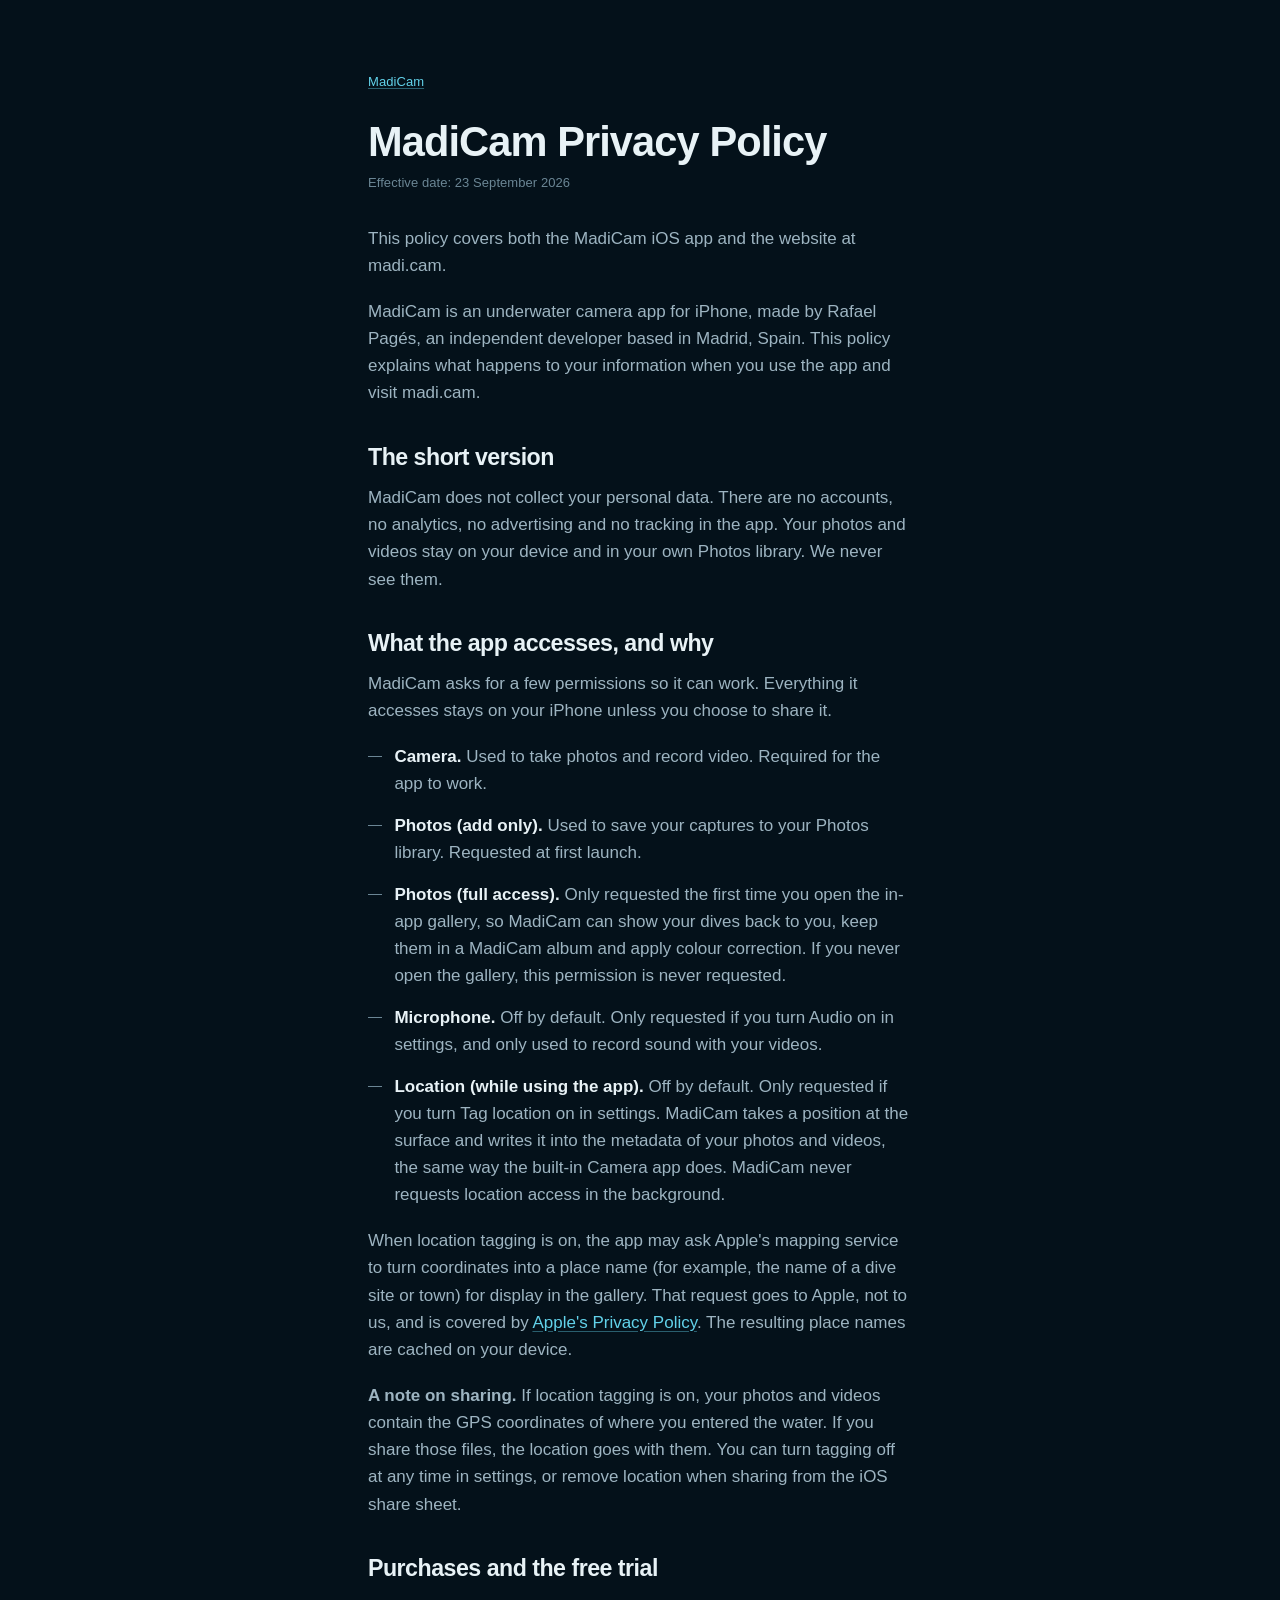
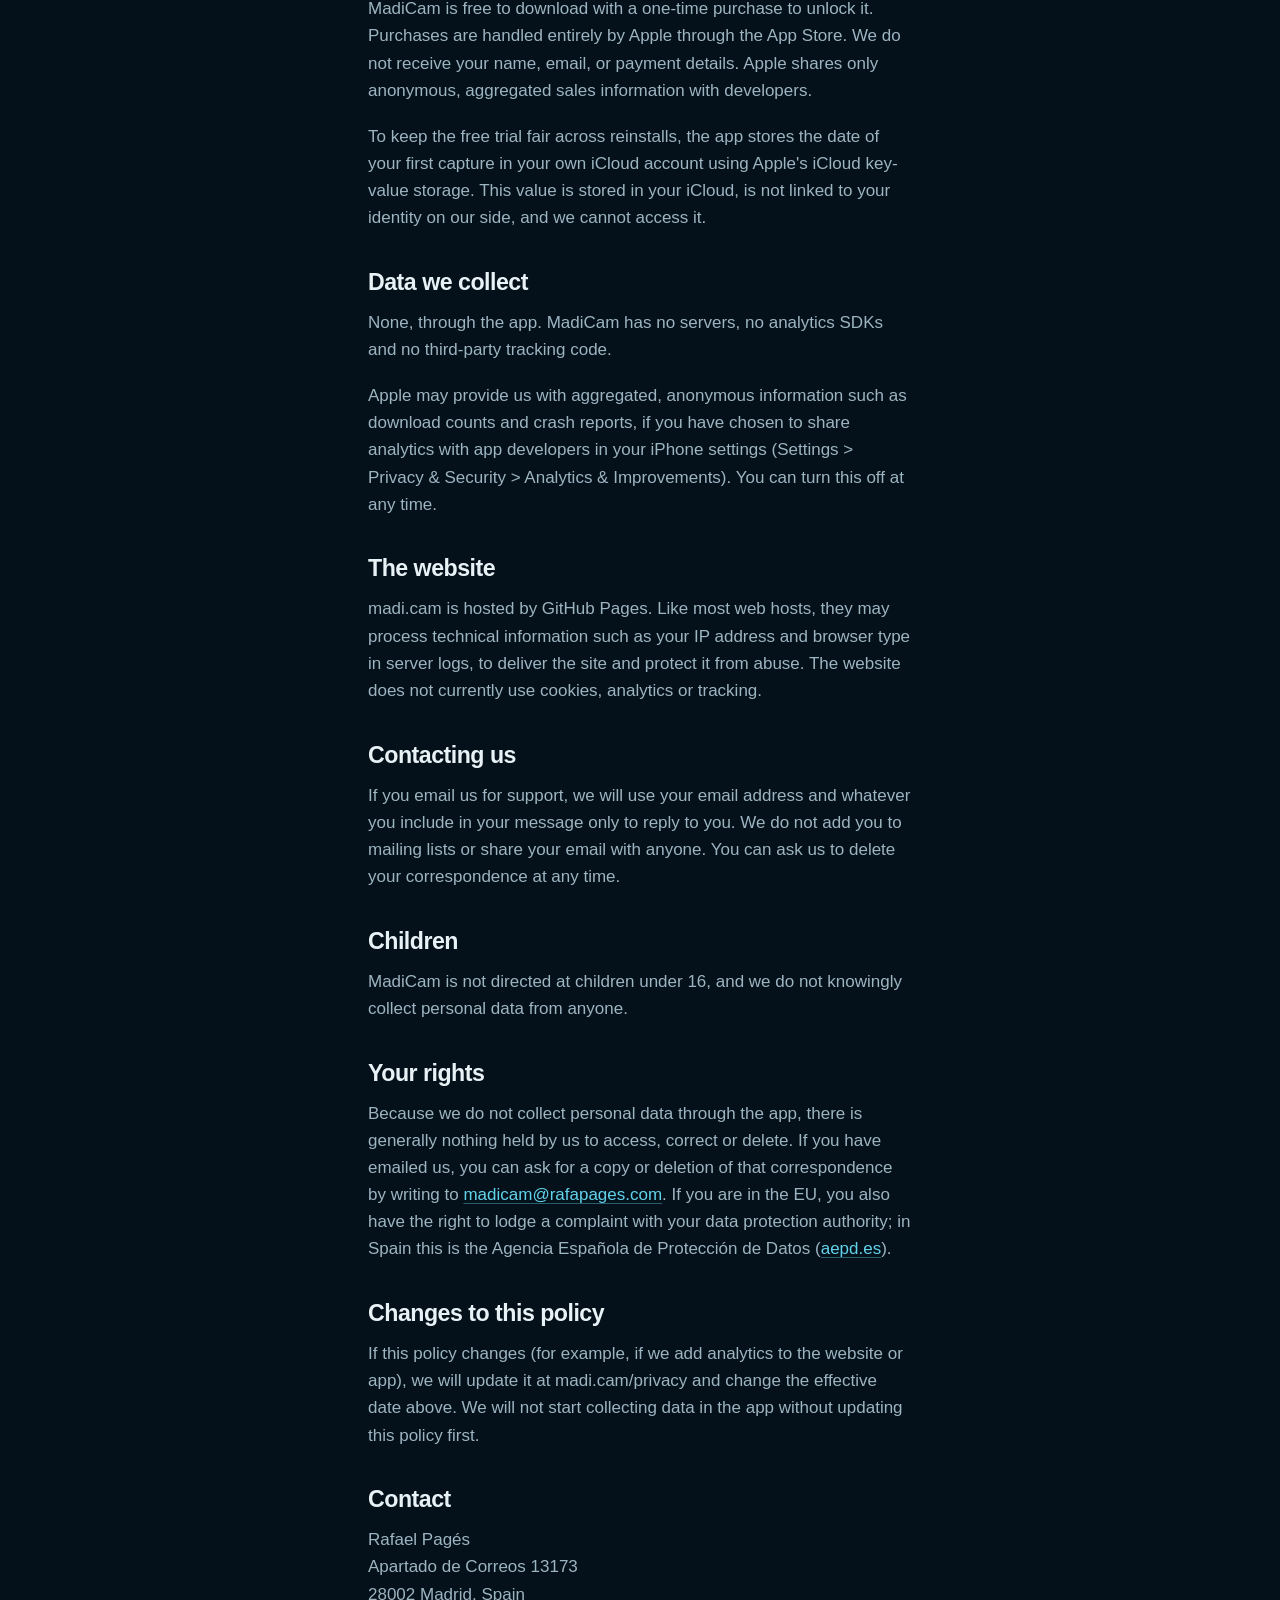
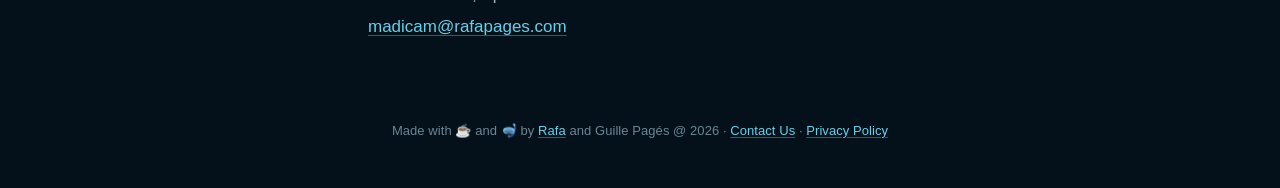
==== privacy/index.html @ 98cbfecd "Publish the privacy policy at /privacy, and point the footer at it. Co-authored-by: Cursor <cursorag" ====
<!DOCTYPE html>
<html lang="en">
<head>
<meta charset="utf-8">
<meta name="viewport" content="width=device-width, initial-scale=1">

<title>Privacy Policy — MadiCam</title>
<meta name="description" content="MadiCam does not collect your personal data. No accounts, no analytics, no advertising and no tracking. Your photos and videos stay on your device.">

<meta name="theme-color" content="#04111a">

<link rel="icon" href="../favicon.svg" type="image/svg+xml">
<link rel="icon" href="../favicon.ico" sizes="48x48">
<link rel="apple-touch-icon" href="../apple-touch-icon.png">

<link rel="stylesheet" href="../css/tokens.css">
<link rel="stylesheet" href="../css/base.css">
<link rel="stylesheet" href="../css/privacy.css">
</head>
<body>

<article class="policy">

  <p class="fine policy__home"><a href="../">MadiCam</a></p>

  <h1>MadiCam Privacy Policy</h1>
  <p class="fine policy__date">Effective date: 23 September 2026</p>

  <p>This policy covers both the MadiCam iOS app and the website at madi.cam.</p>

  <p>MadiCam is an underwater camera app for iPhone, made by Rafael Pagés, an
    independent developer based in Madrid, Spain. This policy explains what
    happens to your information when you use the app and visit madi.cam.</p>

  <h2>The short version</h2>

  <p>MadiCam does not collect your personal data. There are no accounts, no
    analytics, no advertising and no tracking in the app. Your photos and
    videos stay on your device and in your own Photos library. We never see
    them.</p>

  <h2>What the app accesses, and why</h2>

  <p>MadiCam asks for a few permissions so it can work. Everything it accesses
    stays on your iPhone unless you choose to share it.</p>

  <ul class="points">
    <li><strong>Camera.</strong> Used to take photos and record video. Required
      for the app to work.</li>

    <li><strong>Photos (add only).</strong> Used to save your captures to your
      Photos library. Requested at first launch.</li>

    <li><strong>Photos (full access).</strong> Only requested the first time you
      open the in-app gallery, so MadiCam can show your dives back to you, keep
      them in a MadiCam album and apply colour correction. If you never open
      the gallery, this permission is never requested.</li>

    <li><strong>Microphone.</strong> Off by default. Only requested if you turn
      Audio on in settings, and only used to record sound with your videos.</li>

    <li><strong>Location (while using the app).</strong> Off by default. Only
      requested if you turn Tag location on in settings. MadiCam takes a
      position at the surface and writes it into the metadata of your photos
      and videos, the same way the built-in Camera app does. MadiCam never
      requests location access in the background.</li>
  </ul>

  <p>When location tagging is on, the app may ask Apple's mapping service to
    turn coordinates into a place name (for example, the name of a dive site or
    town) for display in the gallery. That request goes to Apple, not to us,
    and is covered by <a href="https://www.apple.com/legal/privacy/">Apple's
    Privacy Policy</a>. The resulting place names are cached on your device.</p>

  <p><strong>A note on sharing.</strong> If location tagging is on, your photos
    and videos contain the GPS coordinates of where you entered the water. If
    you share those files, the location goes with them. You can turn tagging
    off at any time in settings, or remove location when sharing from the iOS
    share sheet.</p>

  <h2>Purchases and the free trial</h2>

  <p>MadiCam is free to download with a one-time purchase to unlock it.
    Purchases are handled entirely by Apple through the App Store. We do not
    receive your name, email, or payment details. Apple shares only anonymous,
    aggregated sales information with developers.</p>

  <p>To keep the free trial fair across reinstalls, the app stores the date of
    your first capture in your own iCloud account using Apple's iCloud
    key-value storage. This value is stored in your iCloud, is not linked to
    your identity on our side, and we cannot access it.</p>

  <h2>Data we collect</h2>

  <p>None, through the app. MadiCam has no servers, no analytics SDKs and no
    third-party tracking code.</p>

  <p>Apple may provide us with aggregated, anonymous information such as
    download counts and crash reports, if you have chosen to share analytics
    with app developers in your iPhone settings (Settings &gt; Privacy &amp;
    Security &gt; Analytics &amp; Improvements). You can turn this off at any
    time.</p>

  <h2>The website</h2>

  <p>madi.cam is hosted by GitHub Pages. Like most web hosts, they may process
    technical information such as your IP address and browser type in server
    logs, to deliver the site and protect it from abuse. The website does not
    currently use cookies, analytics or tracking.</p>

  <h2>Contacting us</h2>

  <p>If you email us for support, we will use your email address and whatever
    you include in your message only to reply to you. We do not add you to
    mailing lists or share your email with anyone. You can ask us to delete
    your correspondence at any time.</p>

  <h2>Children</h2>

  <p>MadiCam is not directed at children under 16, and we do not knowingly
    collect personal data from anyone.</p>

  <h2>Your rights</h2>

  <p>Because we do not collect personal data through the app, there is generally
    nothing held by us to access, correct or delete. If you have emailed us,
    you can ask for a copy or deletion of that correspondence by writing to
    <a href="mailto:madicam@rafapages.com">madicam@rafapages.com</a>. If you are
    in the EU, you also have the right to lodge a complaint with your data
    protection authority; in Spain this is the Agencia Española de Protección
    de Datos (<a href="https://www.aepd.es">aepd.es</a>).</p>

  <h2>Changes to this policy</h2>

  <p>If this policy changes (for example, if we add analytics to the website or
    app), we will update it at madi.cam/privacy and change the effective date
    above. We will not start collecting data in the app without updating this
    policy first.</p>

  <h2>Contact</h2>

  <address>
    Rafael Pagés<br>
    Apartado de Correos 13173<br>
    28002 Madrid, Spain<br>
    <a href="mailto:madicam@rafapages.com">madicam@rafapages.com</a>
  </address>

</article>

<footer class="footer">
  <p class="fine footer__credit">
    Made with ☕️ and 🤿 by
    <a href="https://rafapages.com" target="_blank" rel="noopener noreferrer">Rafa</a>
    and Guille&nbsp;Pagés @ 2026
    · <a href="mailto:madicam@rafapages.com">Contact Us</a>
    · <a href="./" aria-current="page">Privacy Policy</a>
  </p>
</footer>

</body>
</html>
---- css/tokens.css ----
/* The app's control metrics. Keep these in step with the app whenever its
 * controls change: the hero must match what ships.
 *
 * Lengths are unitless, in the app's own points: multiply by --u, which is
 * pixels per point for the frame at its current size. Durations are seconds.
 */

:root {
  /* Control sizes */
  --record-diameter:    150;  /* pt */
  --photo-diameter:     140;  /* pt */
  --secondary-diameter: 110;  /* pt */
  --settings-scale:     0.6;
  --edge-inset:         28;  /* pt */
  --dead-zone:          24;  /* pt */

  /* Typography */
  --timer-size:       44;  /* pt */
  --label-size:       18;  /* pt */
  --lens-size:        32;  /* pt */
  --lock-size:        24;  /* pt */
  --mark-symbol-size: 23;  /* pt */
  --mark-gap:         6;  /* pt */

  /* Recording border */
  --border-depth:      12;  /* pt */
  --border-core:       4;  /* pt */
  --border-min-radius: 12;  /* pt */

  /* Feedback timing */
  --shutter-blink:  0.1s;
  --button-pulse:   0.15s;
  --record-morph:   0.15s;
  --thumbnail-hold: 1.5s;
  --glyph-turn:     0.2s;
  --minimum-press:  0.08s;

  /* Sleep mode */
  --sleep-opacity: 0.4;

  /* Derived by the same rule the app applies at runtime: the nominal
   * sizes are maxima and the dead zone is a floor, so the left column
   * shrinks its three circles until they are guaranteed to clear each
   * other. --panel-short is the only number the page chooses for itself;
   * everything below follows from it exactly as it does on device. */
  --panel-short: 402;   /* iPhone 16 Pro width, the panel's short axis */
  --panel-long:  874;   /* and its length */

  --column: calc(var(--panel-short) - 2 * var(--edge-inset));
  --secondary: min(
    var(--secondary-diameter),
    calc((var(--column) - 2 * var(--dead-zone)) / 3)
  );
  --capture-scale: min(
    1,
    calc((var(--column) - var(--dead-zone))
       / (var(--photo-diameter) + var(--record-diameter)))
  );
  --photo:  calc(var(--photo-diameter) * var(--capture-scale));
  --record: calc(var(--record-diameter) * var(--capture-scale));
  --settings: calc(var(--secondary) * var(--settings-scale));

  /* SETUP sits inboard of LOCK by a full dead zone, and down by half the
   * difference in diameters so the two share a row. */
  --settings-inboard: calc(var(--secondary) + var(--dead-zone));
  --settings-drop: calc((var(--secondary) - var(--settings)) / 2);
}
---- css/base.css ----
/* base.css — the page's own type, colour and layout primitives.
 *
 * Read on a sofa, not through a mask. The control layer inside the phone frame
 * is huge, blunt and high contrast because it has to be; everything out here is
 * a normal, quiet, well-set page, and the distance between the two is part of
 * what sells the app. Nothing in this file shouts.
 */

/* ------------------------------------------------------------------ palette */

:root {
  /* Cold and dim, because the product is used in cold, dim water. The ramp is
   * deliberately narrow — five steps of near-black to slate, so nothing on the
   * page competes with the footage or the red border. */
  --abyss:  #04111a;
  --deep:   #071c27;
  --slate:  #0c2734;
  --rule:   #17394a;
  --rule-soft: #102b39;

  --chalk:  #e8f2f6;   /* headings */
  --haze:   #9db4c1;   /* body */
  --dim:    #6b8695;   /* captions, requirements, small print */

  /* Spent, never decorative — the same discipline the app keeps. */
  --cyan:   #62d2ea;   /* one accent, for links and focus only */
  --amber:  #ffb827;   /* the app's amber, rgb(255,184,38): locked and warnings */
  --red:    #ff3b30;   /* recording, and nothing else */

  --measure: 34rem;    /* the text column */
  --gutter: clamp(1.25rem, 5vw, 3rem);

  --ease: cubic-bezier(.22, .61, .36, 1);

  color-scheme: dark;
}

/* --------------------------------------------------------------- foundation */

*, *::before, *::after { box-sizing: border-box; }

html {
  -webkit-text-size-adjust: 100%;
  scroll-behavior: smooth;
}

@media (prefers-reduced-motion: reduce) {
  html { scroll-behavior: auto; }
}

body {
  margin: 0;
  background: var(--abyss);
  color: var(--haze);
  /* -apple-system resolves to the OS font on Apple devices, which is entirely
   * legitimate; Inter is the licensed fallback for everyone else. SF Pro is
   * never self-hosted: its licence does not cover the web. */
  font-family: -apple-system, BlinkMacSystemFont, "Inter", "Segoe UI", Roboto,
               Helvetica, Arial, sans-serif;
  font-size: clamp(1rem, .96rem + .2vw, 1.0625rem);
  line-height: 1.6;
  font-weight: 400;
  -webkit-font-smoothing: antialiased;
  text-rendering: optimizeLegibility;
  overflow-x: hidden;
}

img, svg, video { display: block; max-width: 100%; }

/* ---------------------------------------------------------------- type ramp */

h1, h2, h3 {
  color: var(--chalk);
  font-weight: 800;
  line-height: 1.08;
  letter-spacing: -.022em;
  margin: 0;
  /* Sentence case throughout, no all-caps eyebrows. Set as a rule rather than
   * left to the copy, so a later edit can't quietly break it. */
  text-wrap: balance;
}

h1 { font-size: clamp(2.1rem, 1.4rem + 3.4vw, 3.9rem); }
h2 { font-size: clamp(1.75rem, 1.25rem + 2.2vw, 2.75rem); }
h3 { font-size: clamp(1.1rem, 1rem + .5vw, 1.3rem); letter-spacing: -.012em; }

p { margin: 0 0 1.1em; max-width: var(--measure); }
p:last-child { margin-bottom: 0; }

a {
  color: var(--cyan);
  text-decoration-color: color-mix(in srgb, var(--cyan) 40%, transparent);
  text-underline-offset: .18em;
}

a:hover { text-decoration-color: currentColor; }

/* One visible focus treatment for the whole page. Both App Store buttons and
 * the before/after handle depend on it. */
:focus-visible {
  outline: 2px solid var(--cyan);
  outline-offset: 3px;
  border-radius: 4px;
}

/* ------------------------------------------------------------------- layout */

.wrap {
  width: 100%;
  max-width: 68rem;
  margin-inline: auto;
  padding-inline: var(--gutter);
}

.lede {
  font-size: clamp(1.05rem, 1rem + .5vw, 1.3rem);
  line-height: 1.5;
  color: var(--haze);
  max-width: 38rem;
}

/* Small technical print — requirements, the reliability line, captions. Reads
 * as instrument labelling rather than as legal boilerplate. */
.fine {
  font-size: .8125rem;
  line-height: 1.5;
  color: var(--dim);
  letter-spacing: .005em;
}

.sr-only {
  position: absolute;
  width: 1px; height: 1px;
  padding: 0; margin: -1px;
  overflow: hidden;
  clip-path: inset(50%);
  white-space: nowrap;
  border: 0;
}

/* ---------------------------------------------------- the App Store call out */

/* Apple's official badge, `assets/img/appstore-badge.svg`, used unmodified.
 *
 * Apple's guidelines say the badge may not be recreated, redrawn or restyled, so
 * there is nothing here that paints a button. This rule sizes the link, gives
 * it a tap target and holds the clear space; everything visible is Apple's file.
 *
 * The badge is 119.664 x 40 at its official minimum. It is rendered at exactly
 * 40px tall — the minimum, not a scaled-up version — and the extra height is
 * padding, so the tap target clears 44px without enlarging the artwork. */
.appstore {
  display: inline-flex;
  align-items: center;
  /* Apple asks for clear space around the badge on all sides. */
  padding: 4px;
  border-radius: 9px;
  text-decoration: none;
  transition: transform .18s var(--ease);
}

.appstore img {
  height: 40px;
  width: auto;
  display: block;
}

.appstore:hover { transform: translateY(-1px); }
.appstore:active { transform: translateY(0); }

/* The page-wide :focus-visible sets border-radius: 4px, which on the plated
 * badge would visibly square its corners the moment it takes focus. */
.appstore:focus-visible { border-radius: 9px; }

/* The white badge knocks its lettering out of the lozenge, so the words take the
 * colour of whatever is behind them. On a solid background that is the point. In
 * the hero the badge floats over playing video, and moving water inside the
 * letterforms is exactly the failure the glass work elsewhere is careful to
 * avoid — so there, and only there, it sits on its own opaque plate. The plate
 * is --abyss, the page's own darkest ground, which is what the lettering then
 * picks up. */
.appstore--plated {
  background: var(--abyss);
  box-shadow: 0 10px 30px -12px rgba(0, 0, 0, .75);
}

/* A placeholder is never allowed to look finished. This hairline is the tell,
 * and it goes away with the real asset. */
[data-asset] { position: relative; }

[data-asset]::after {
  content: "";
  position: absolute;
  inset: 0;
  border: 1px dashed color-mix(in srgb, var(--amber) 45%, transparent);
  border-radius: inherit;
  pointer-events: none;
}

html[data-assets="ready"] [data-asset]::after { display: none; }
---- css/privacy.css ----
/* privacy.css — the policy page only.
 *
 * Same type, colour and footer credit as the landing page. This sheet does not
 * load there, and the landing sheets do not load here: a legal page has no
 * hero, no splits and no manta field.
 */

.policy {
  width: 100%;
  max-width: 40rem;
  margin-inline: auto;
  padding: clamp(2.5rem, 8vh, 4.5rem) var(--gutter) clamp(3rem, 8vh, 5rem);
}

.policy__home {
  margin-bottom: 1.75rem;
}

.policy h1 {
  font-size: clamp(1.85rem, 1.3rem + 2vw, 2.6rem);
  margin-bottom: .55rem;
}

.policy__date {
  margin-bottom: 2rem;
}

.policy h2 {
  font-size: clamp(1.2rem, 1.05rem + .55vw, 1.45rem);
  line-height: 1.2;
  margin: 2.35rem 0 .75rem;
}

.policy p { max-width: none; }

/* Same list mark as the landing page: a short rule, not a disc. */
.points {
  margin: 0 0 1.1em;
  padding: 0;
  list-style: none;
  display: grid;
  gap: .9rem;
}

.points li { position: relative; padding-left: 1.65rem; }

.points li::before {
  content: "";
  position: absolute;
  left: 0;
  top: .78em;
  width: .85rem;
  border-top: 1px solid var(--dim);
}

.points strong { color: var(--chalk); font-weight: 700; }

.policy address {
  font-style: normal;
  color: var(--haze);
  line-height: 1.6;
}

.policy address a { display: inline-block; margin-top: .35rem; }

/* The landing footer's credit line, without the manta field it shares with
 * the makers block. Centred on the viewport, same as there. */
.footer {
  display: flex;
  justify-content: center;
  padding: 0.5rem var(--gutter) 3rem;
  background: transparent;
}

.footer__credit {
  margin: 0;
  text-align: center;
  text-wrap: balance;
}
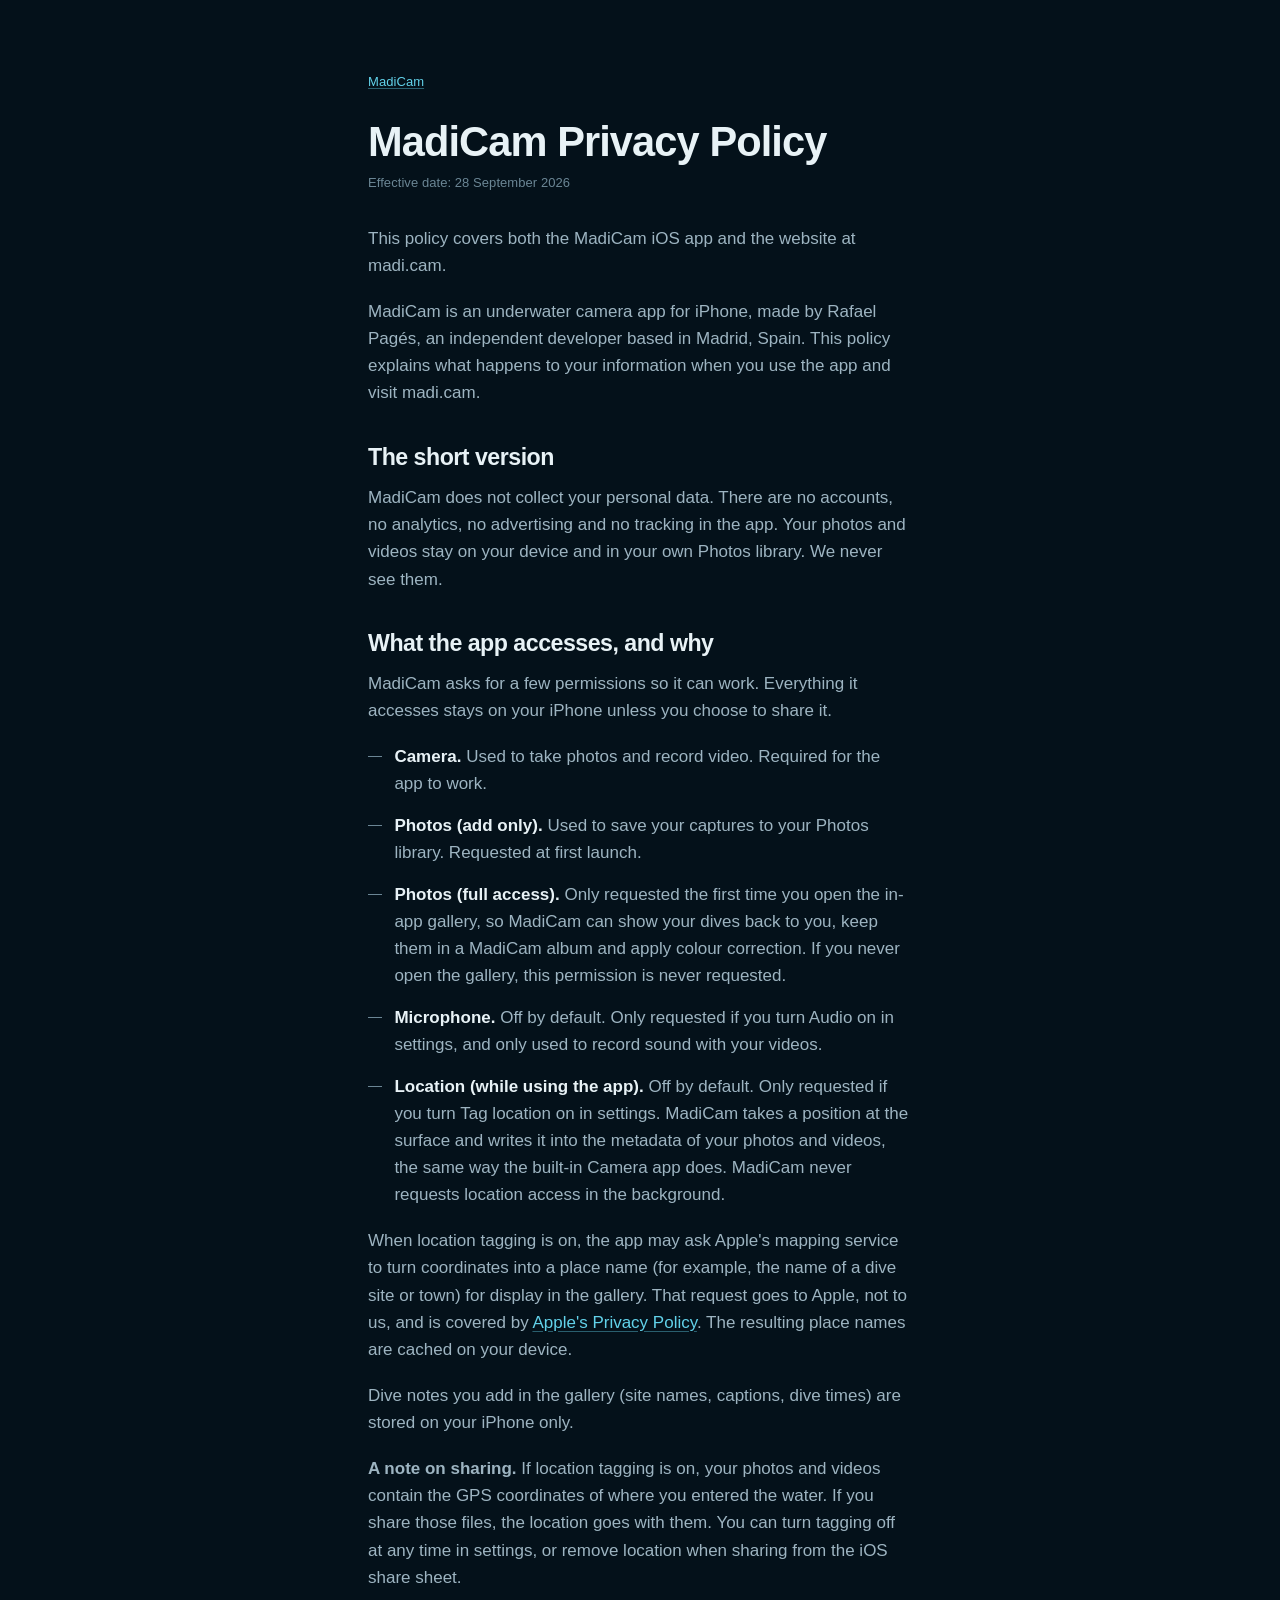
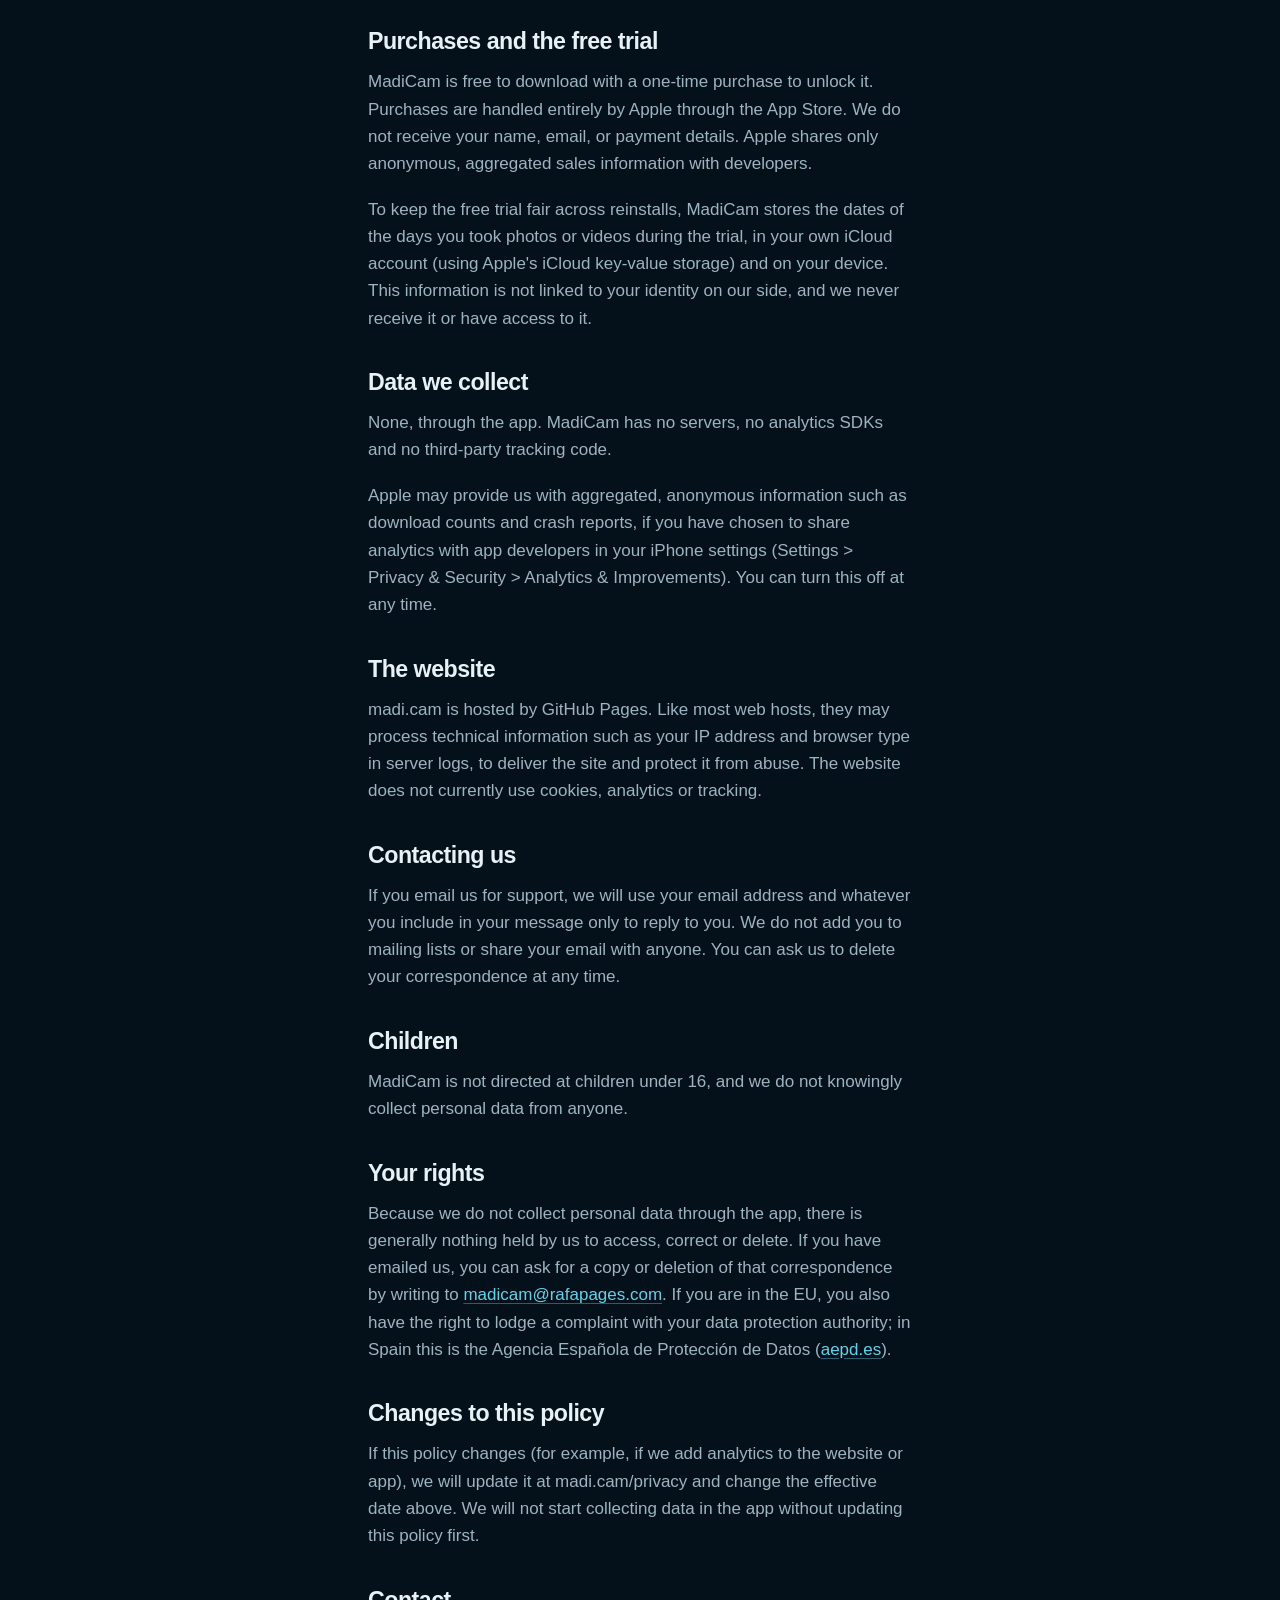
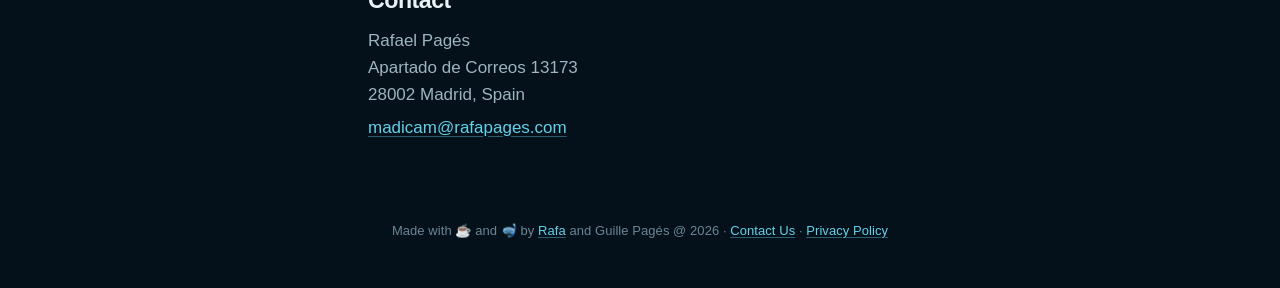
==== commit e2add1b9: "Describe the trial as it shipped: shooting days kept in iCloud and on the device. Say dive notes sta" ====
--- a/privacy/index.html
+++ b/privacy/index.html
@@ -9,9 +9,23 @@
 
 <meta name="theme-color" content="#04111a">
 
+<link rel="canonical" href="https://madi.cam/privacy/">
+
+<meta property="og:type" content="website">
+<meta property="og:site_name" content="MadiCam">
+<meta property="og:locale" content="en_GB">
+<meta property="og:url" content="https://madi.cam/privacy/">
+<meta property="og:title" content="MadiCam Privacy Policy">
+<meta property="og:description" content="No accounts, no analytics, no advertising and no tracking. Your photos and videos stay on your device.">
+<meta property="og:image" content="https://madi.cam/assets/img/og.jpg">
+<meta property="og:image:width" content="1200">
+<meta property="og:image:height" content="630">
+<meta name="twitter:card" content="summary_large_image">
+
 <link rel="icon" href="../favicon.svg" type="image/svg+xml">
 <link rel="icon" href="../favicon.ico" sizes="48x48">
 <link rel="apple-touch-icon" href="../apple-touch-icon.png">
+<link rel="manifest" href="../site.webmanifest">
 
 <link rel="stylesheet" href="../css/tokens.css">
 <link rel="stylesheet" href="../css/base.css">
@@ -24,7 +38,7 @@
   <p class="fine policy__home"><a href="../">MadiCam</a></p>
 
   <h1>MadiCam Privacy Policy</h1>
-  <p class="fine policy__date">Effective date: 23 September 2026</p>
+  <p class="fine policy__date">Effective date: 28 September 2026</p>
 
   <p>This policy covers both the MadiCam iOS app and the website at madi.cam.</p>
 
@@ -72,6 +86,9 @@
     and is covered by <a href="https://www.apple.com/legal/privacy/">Apple's
     Privacy Policy</a>. The resulting place names are cached on your device.</p>
 
+  <p>Dive notes you add in the gallery (site names, captions, dive times) are
+    stored on your iPhone only.</p>
+
   <p><strong>A note on sharing.</strong> If location tagging is on, your photos
     and videos contain the GPS coordinates of where you entered the water. If
     you share those files, the location goes with them. You can turn tagging
@@ -85,10 +102,11 @@
     receive your name, email, or payment details. Apple shares only anonymous,
     aggregated sales information with developers.</p>
 
-  <p>To keep the free trial fair across reinstalls, the app stores the date of
-    your first capture in your own iCloud account using Apple's iCloud
-    key-value storage. This value is stored in your iCloud, is not linked to
-    your identity on our side, and we cannot access it.</p>
+  <p>To keep the free trial fair across reinstalls, MadiCam stores the dates of
+    the days you took photos or videos during the trial, in your own iCloud
+    account (using Apple's iCloud key-value storage) and on your device. This
+    information is not linked to your identity on our side, and we never
+    receive it or have access to it.</p>
 
   <h2>Data we collect</h2>
 
--- a/css/base.css
+++ b/css/base.css
@@ -150,6 +150,7 @@
  * 40px tall — the minimum, not a scaled-up version — and the extra height is
  * padding, so the tap target clears 44px without enlarging the artwork. */
 .appstore {
+  position: relative;
   display: inline-flex;
   align-items: center;
   /* Apple asks for clear space around the badge on all sides. */
@@ -157,6 +158,36 @@
   border-radius: 9px;
   text-decoration: none;
   transition: transform .18s var(--ease);
+}
+
+/* Ours, not Apple's. Shown only while the badge is the thing under the
+ * pointer or the keyboard. It drops below the badge rather than above it,
+ * because above is where the app's name sits, and covering the small print
+ * for a moment costs less than covering the name. */
+.appstore__tip {
+  position: absolute;
+  left: 50%;
+  top: calc(100% + .45rem);
+  translate: -50% 0;
+  padding: .32rem .6rem;
+  border-radius: 6px;
+  background: var(--deep);
+  color: var(--chalk);
+  font-size: .8125rem;
+  line-height: 1.3;
+  letter-spacing: .005em;
+  white-space: nowrap;
+  box-shadow: inset 0 0 0 1px var(--rule);
+  opacity: 0;
+  pointer-events: none;
+  transition: opacity .15s var(--ease);
+}
+
+.appstore:hover .appstore__tip,
+.appstore:focus-visible .appstore__tip { opacity: 1; }
+
+@media (prefers-reduced-motion: reduce) {
+  .appstore__tip { transition: none; }
 }
 
 .appstore img {
